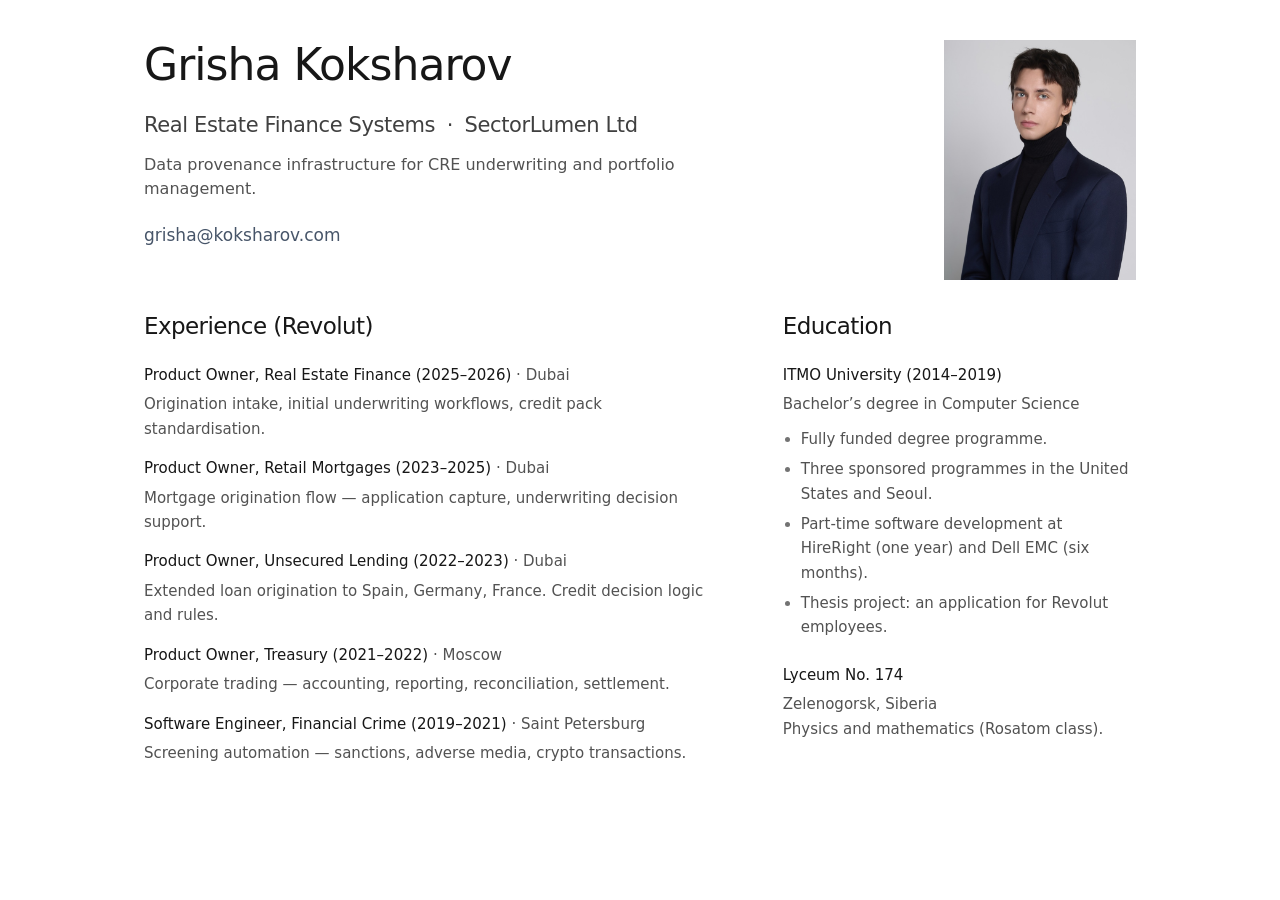
==== index.html @ a27d492e "Add role locations and concise education section" ====
<!doctype html>
<html lang="en">
<head>
  <meta charset="utf-8">
  <meta name="viewport" content="width=device-width, initial-scale=1">
  <meta name="description" content="Grisha Koksharov — Real Estate Finance Systems · SectorLumen Ltd.">
  <title>Grisha Koksharov · SectorLumen Ltd</title>
  <link rel="icon" href="favicon.ico?v=2" sizes="16x16 32x32 48x48">
  <link rel="icon" type="image/png" sizes="32x32" href="assets/favicon-32.png?v=2">
  <link rel="apple-touch-icon" sizes="180x180" href="assets/apple-touch-icon.png?v=2">
  <style>
    * { box-sizing: border-box; }
    body { margin: 0; background: #fff; color: #171717; font-family: ui-sans-serif, system-ui, sans-serif, "Apple Color Emoji", "Segoe UI Emoji", "Segoe UI Symbol", "Noto Color Emoji"; -webkit-font-smoothing: antialiased; }
    main { max-width: 1200px; margin: auto; padding: 48px 48px 40px; }
    .hero { display: grid; grid-template-columns: minmax(0, 1fr) auto; align-items: start; gap: 48px; margin-bottom: 40px; }
    h1 { margin: 0 0 28px; font-size: 60px; font-weight: 500; letter-spacing: -.025em; line-height: 1.05; }
    .subtitle { margin: 0 0 12px; color: #404040; font-size: 24px; line-height: 1.4; letter-spacing: -.025em; }
    .company-description { max-width: 60ch; margin: 0 0 28px; color: #525252; font-size: 16px; line-height: 1.5; }
    .company { white-space: nowrap; }
    .separator { padding: 0 .25em; }
    a { color: #475569; text-decoration: none; font-size: 17px; }
    a:hover { color: #334155; text-decoration: underline; text-underline-offset: 4px; }
    a:focus-visible { outline: 2px solid #475569; outline-offset: 5px; }
    .portrait { display: block; width: 208px; height: 260px; object-fit: cover; object-position: 50% 20%; }
    .background { display: grid; grid-template-columns: minmax(0, 1.65fr) minmax(0, 1fr); gap: 56px; align-items: start; }
    h2 { margin: 0 0 24px; font-weight: 500; font-size: 24px; letter-spacing: -.025em; line-height: 1.3; }
    .dates { white-space: nowrap; }
    .location { color: #525252; font-weight: 400; white-space: nowrap; }
    .roles { display: grid; gap: 16px; }
    h3 { margin: 0 0 6px; font-size: 15px; font-weight: 500; line-height: 1.5; }
    .role p, .education p, .education ul { margin: 0; color: #525252; font-size: 15px; line-height: 1.625; }
    .education ul { padding-left: 18px; }
    .education .qualification { margin-bottom: 10px; }
    .education li + li { margin-top: 6px; }
    .education li::marker { color: #737373; }
    .education article + article { margin-top: 24px; }
    @media (min-width: 1200px) and (min-height: 840px) {
      .hero { padding-right: 48px; }
      .portrait { width: 240px; height: 300px; }
    }
    @media (min-width: 1024px) and (max-height: 800px) {
      main { padding-top: 32px; padding-bottom: 24px; }
      .hero { margin-bottom: 32px; }
      .portrait { width: 176px; height: 220px; }
      .roles { gap: 14px; }
    }
    @media (max-width: 1023px) {
      main { padding: 40px 32px; }
      h1 { font-size: 48px; }
      .subtitle { font-size: 21px; }
      .company { display: block; margin-top: 4px; }
      .separator { display: none; }
      .background { grid-template-columns: 1fr; gap: 40px; }
    }
    @media (max-width: 639px) {
      main { padding: 32px 24px 40px; }
      .hero { grid-template-columns: 1fr; gap: 28px; margin-bottom: 36px; }
      h1 { font-size: 42px; margin-bottom: 20px; }
      .subtitle { font-size: 20px; }
      .portrait { width: 176px; height: 220px; }
      h2 { font-size: 22px; }
      .roles { gap: 20px; }
      .role-meta { display: block; margin-top: 2px; color: #525252; font-weight: 400; }
    }
  :root {
  --page-width: 1088px;
  --page-top: 40px;
  --hero-gap: 56px;
  --hero-bottom: 32px;
  --name-size: 44px;
  --name-bottom: 22px;
  --subtitle-size: 21px;
  --portrait-width: 192px;
  --portrait-height: 240px;
  --portrait-y: 25%;
  --mobile-name: 33px;
  --mobile-portrait-width: 96px;
  --mobile-portrait-height: 120px;
}

/* Approved K2 profile layout, 2 November 2026. */
main { max-width: var(--page-width); padding: var(--page-top) 48px 40px; }
.hero { padding-right: 0; gap: var(--hero-gap); margin-bottom: var(--hero-bottom); }
h1 { font-size: var(--name-size); font-weight: 400; line-height: 1.12; letter-spacing: -.022em; margin-bottom: var(--name-bottom); }
.subtitle { font-size: var(--subtitle-size); line-height: 1.4; letter-spacing: -.018em; }
.company-description { max-width: 58ch; margin-bottom: 24px; }
.portrait { width: var(--portrait-width); height: var(--portrait-height); object-position: 50% var(--portrait-y); }
h2 { font-size: 23px; margin-bottom: 22px; }
.roles { gap: 16px; }
@media (max-width: 1023px) {
  main { padding: 40px 32px; }
  .hero { gap: 40px; }
  h1 { font-size: 42px; }
  .subtitle { font-size: 21px; }
  .portrait { width: 176px; height: 220px; }
}
@media (max-width: 639px) {
  main { padding: 28px 24px 40px; }
  .hero { grid-template-columns: 1fr; gap: 24px; margin-bottom: 32px; }
  h1 { font-size: var(--mobile-name); line-height: 1.14; margin-bottom: 18px; letter-spacing: -.025em; }
  .subtitle { font-size: 19px; }
  .company-description { font-size: 16px; margin-bottom: 22px; }
  .portrait { width: var(--mobile-portrait-width); height: var(--mobile-portrait-height); }
  h2 { font-size: 22px; margin-bottom: 22px; }
  .roles { gap: 20px; }
}

@media (max-width: 639px) {
  .hero { grid-template-columns: minmax(0, 1fr) var(--mobile-portrait-width); column-gap: 20px; row-gap: 0; align-items: start; }
  .hero > div { display: contents; }
  .hero h1 { grid-column: 1; grid-row: 1; align-self: start; margin: 0; padding-top: 1px; }
  .hero .portrait { grid-column: 2; grid-row: 1; }
  .hero .subtitle { grid-column: 1 / -1; grid-row: 2; margin: 22px 0 12px; }
  .hero .company-description { grid-column: 1 / -1; grid-row: 3; margin: 0 0 20px; }
  .hero a { grid-column: 1 / -1; grid-row: 4; justify-self: start; }
}
@media (max-width: 359px) {
  .hero { column-gap: 14px; }
  .hero h1 { font-size: 28px; }
}
@media (min-width: 1024px) and (max-height: 800px) {
  main { padding-top: 32px; padding-bottom: 24px; }
}

  </style>
</head>
<body>
  <main>
    <header class="hero">
      <div>
        <h1>Grisha Koksharov</h1>
        <p class="subtitle">Real Estate Finance Systems<span class="separator" aria-hidden="true"> · </span><span class="company">SectorLumen Ltd</span></p>
        <p class="company-description">Data provenance infrastructure for CRE underwriting and portfolio management.</p>
        <a href="mailto:grisha@koksharov.com">grisha@koksharov.com</a>
      </div>
      <img class="portrait" src="assets/grisha-koksharov.jpg" alt="Grisha Koksharov" width="208" height="260">
    </header>
    <div class="background">
      <section aria-labelledby="experience-heading" id="experience">
        <h2 id="experience-heading">Experience (Revolut)</h2>
        <div class="roles">
          <article class="role"><h3>Product Owner, Real Estate Finance <span class="role-meta"><span class="dates">(2025–2026)</span> <span class="location">· Dubai</span></span></h3><p>Origination intake, initial underwriting workflows, credit pack standardisation.</p></article>
          <article class="role"><h3>Product Owner, Retail Mortgages <span class="role-meta"><span class="dates">(2023–2025)</span> <span class="location">· Dubai</span></span></h3><p>Mortgage origination flow — application capture, underwriting decision support.</p></article>
          <article class="role"><h3>Product Owner, Unsecured Lending <span class="role-meta"><span class="dates">(2022–2023)</span> <span class="location">· Dubai</span></span></h3><p>Extended loan origination to Spain, Germany, France. Credit decision logic and rules.</p></article>
          <article class="role"><h3>Product Owner, Treasury <span class="role-meta"><span class="dates">(2021–2022)</span> <span class="location">· Moscow</span></span></h3><p>Corporate trading — accounting, reporting, reconciliation, settlement.</p></article>
          <article class="role"><h3>Software Engineer, Financial Crime <span class="role-meta"><span class="dates">(2019–2021)</span> <span class="location">· Saint Petersburg</span></span></h3><p>Screening automation — sanctions, adverse media, crypto transactions.</p></article>
        </div>
      </section>
      <section class="education" aria-labelledby="education-heading" id="education">
        <h2 id="education-heading">Education</h2>
        <article>
          <h3>ITMO University <span class="dates">(2014–2019)</span></h3>
          <p class="qualification">Bachelor’s degree in Computer Science</p>
          <ul>
            <li>Fully funded degree programme.</li>
            <li>Three sponsored programmes in the United States and Seoul.</li>
            <li>Part-time software development at HireRight (one year) and Dell EMC (six months).</li>
            <li>Thesis project: an application for Revolut employees.</li>
          </ul>
        </article>
        <article>
          <h3>Lyceum No. 174</h3>
          <p>Zelenogorsk, Siberia<br>Physics and mathematics (Rosatom class).</p>
        </article>
      </section>
    </div>
  </main>
</body>
</html>
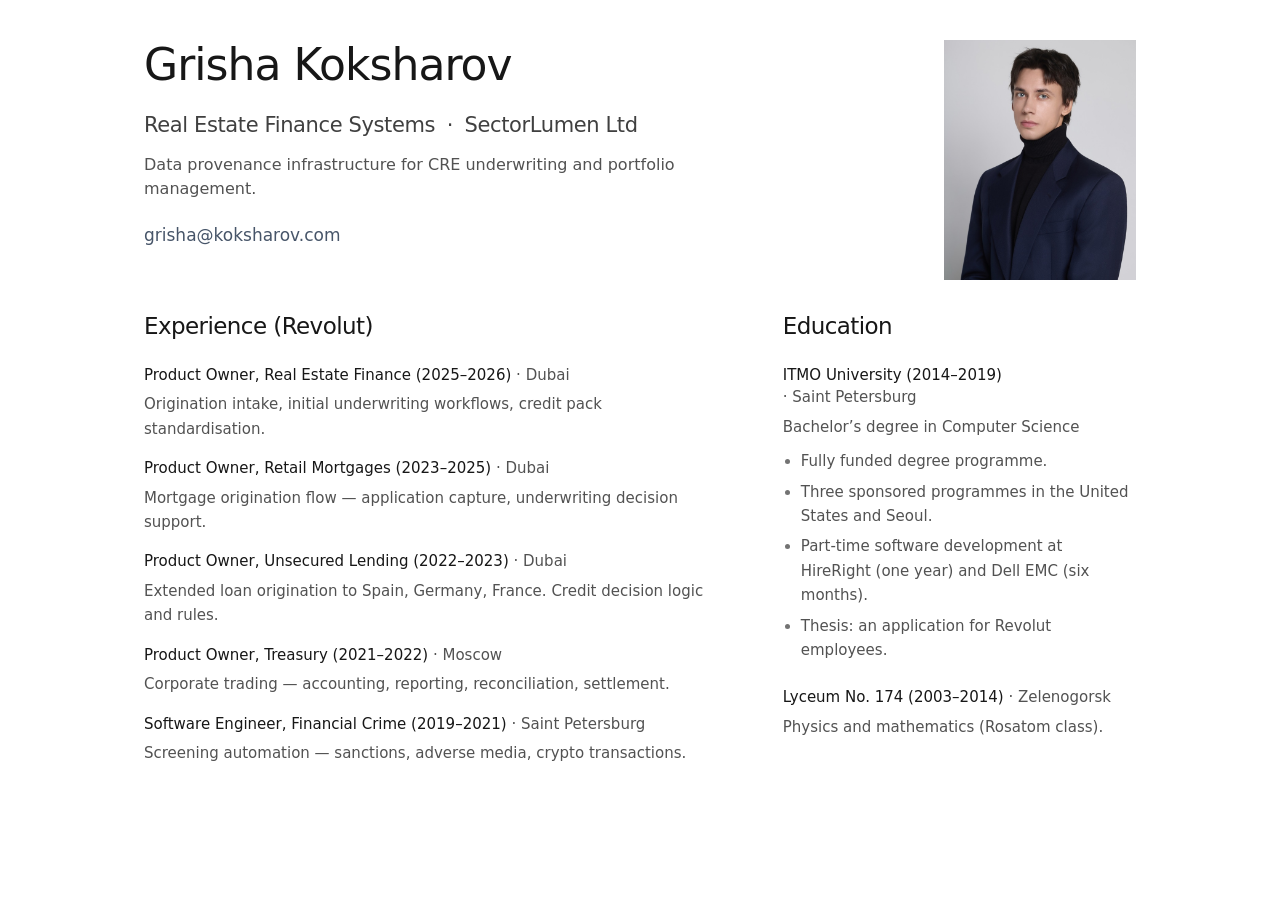
==== commit b64d5a57: "Align education locations and keep lyceum entry concise" ====
--- a/index.html
+++ b/index.html
@@ -149,18 +149,18 @@
       <section class="education" aria-labelledby="education-heading" id="education">
         <h2 id="education-heading">Education</h2>
         <article>
-          <h3>ITMO University <span class="dates">(2014–2019)</span></h3>
+          <h3>ITMO University <span class="role-meta"><span class="dates">(2014–2019)</span> <span class="location">· Saint Petersburg</span></span></h3>
           <p class="qualification">Bachelor’s degree in Computer Science</p>
           <ul>
             <li>Fully funded degree programme.</li>
             <li>Three sponsored programmes in the United States and Seoul.</li>
             <li>Part-time software development at HireRight (one year) and Dell EMC (six months).</li>
-            <li>Thesis project: an application for Revolut employees.</li>
+            <li>Thesis: an application for Revolut employees.</li>
           </ul>
         </article>
         <article>
-          <h3>Lyceum No. 174</h3>
-          <p>Zelenogorsk, Siberia<br>Physics and mathematics (Rosatom class).</p>
+          <h3>Lyceum No. 174 <span class="role-meta"><span class="dates">(2003–2014)</span> <span class="location">· Zelenogorsk</span></span></h3>
+          <p>Physics and mathematics (Rosatom class).</p>
         </article>
       </section>
     </div>
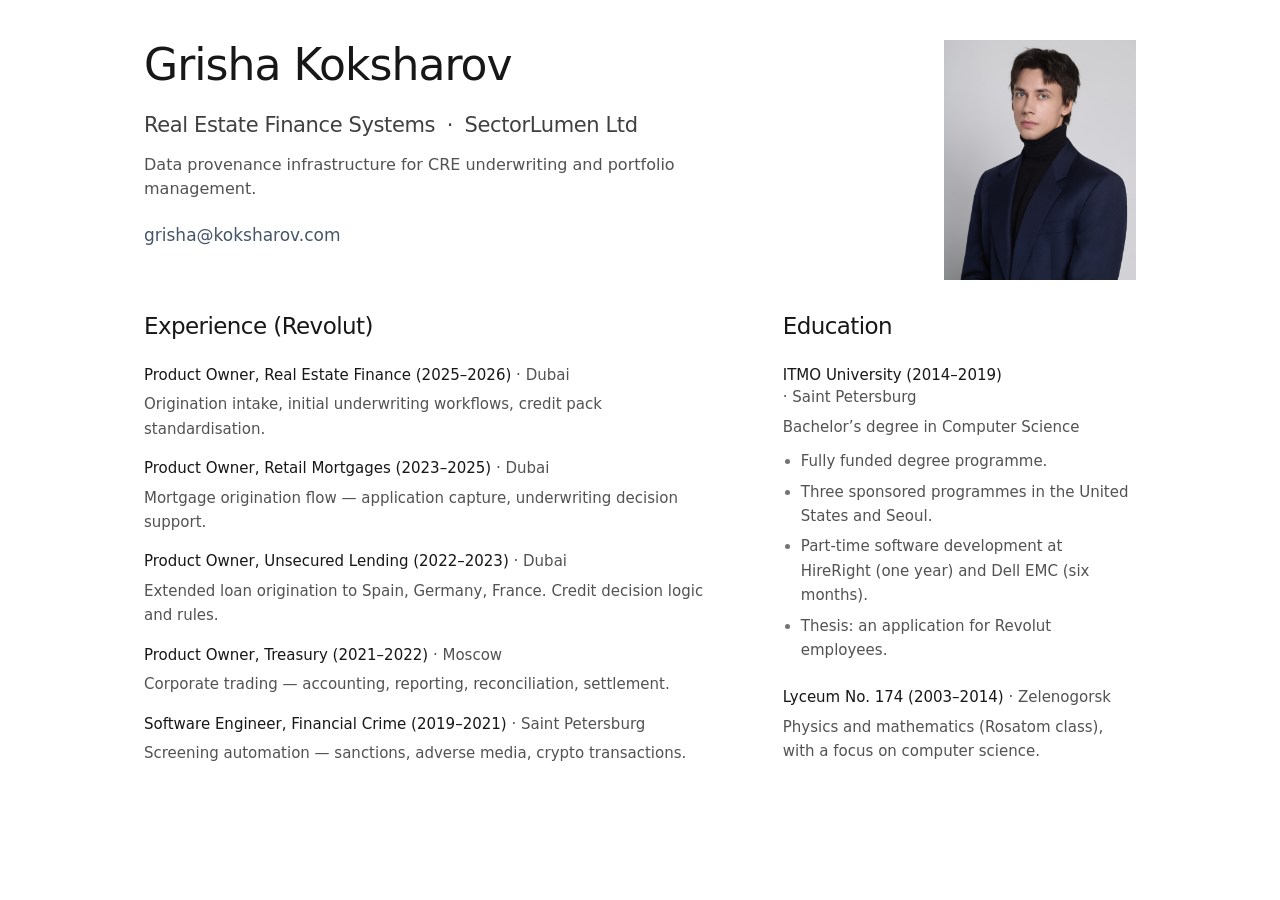
==== commit 5802b8d5: "Clarify computer science focus during lyceum studies" ====
--- a/index.html
+++ b/index.html
@@ -160,7 +160,7 @@
         </article>
         <article>
           <h3>Lyceum No. 174 <span class="role-meta"><span class="dates">(2003–2014)</span> <span class="location">· Zelenogorsk</span></span></h3>
-          <p>Physics and mathematics (Rosatom class).</p>
+          <p>Physics and mathematics (Rosatom class), with a focus on computer science.</p>
         </article>
       </section>
     </div>
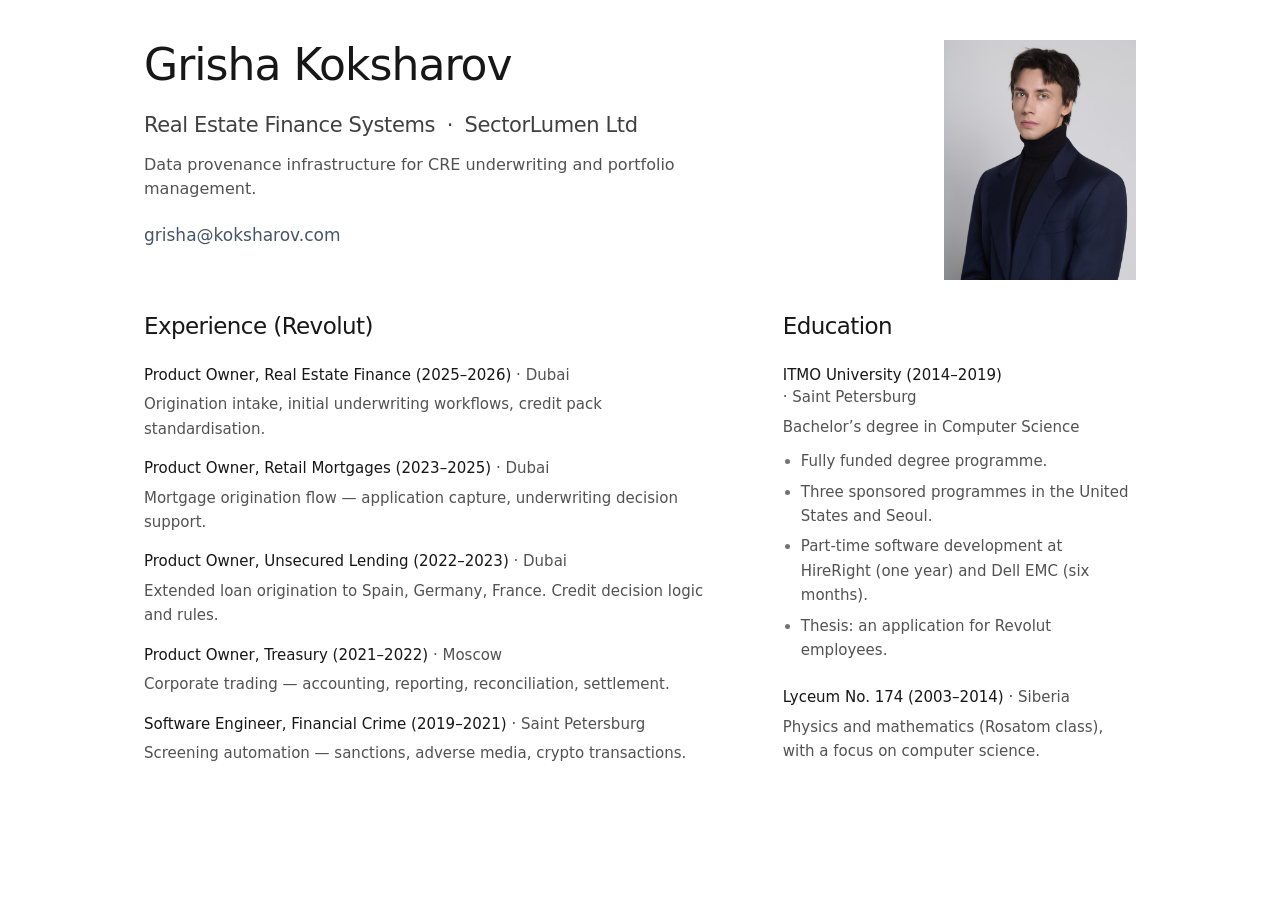
==== commit 8dca6910: "Use Siberia for lyceum location" ====
--- a/index.html
+++ b/index.html
@@ -159,7 +159,7 @@
           </ul>
         </article>
         <article>
-          <h3>Lyceum No. 174 <span class="role-meta"><span class="dates">(2003–2014)</span> <span class="location">· Zelenogorsk</span></span></h3>
+          <h3>Lyceum No. 174 <span class="role-meta"><span class="dates">(2003–2014)</span> <span class="location">· Siberia</span></span></h3>
           <p>Physics and mathematics (Rosatom class), with a focus on computer science.</p>
         </article>
       </section>
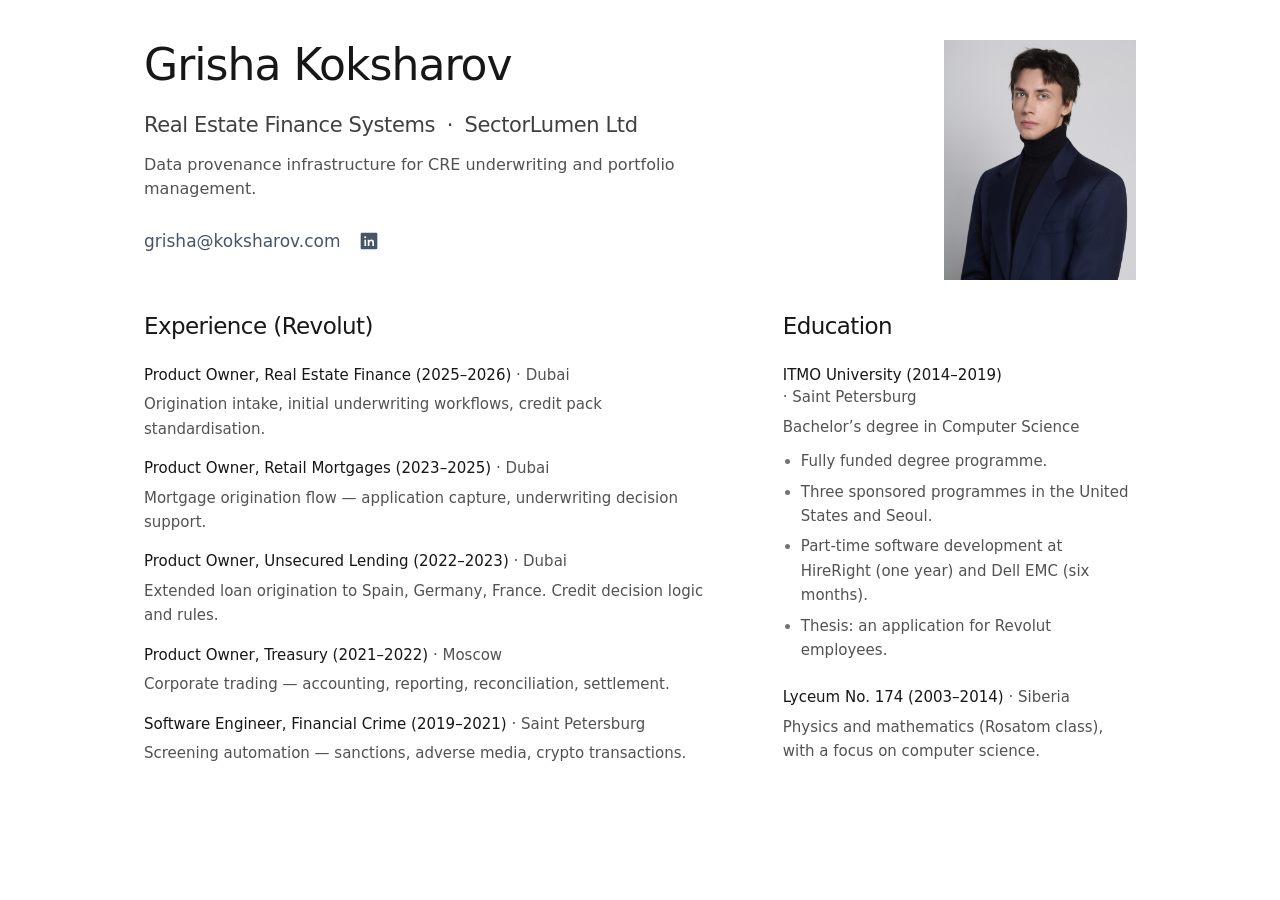
==== commit 9003d3c9: "Add accessible LinkedIn icon beside email" ====
--- a/index.html
+++ b/index.html
@@ -21,6 +21,10 @@
     a { color: #475569; text-decoration: none; font-size: 17px; }
     a:hover { color: #334155; text-decoration: underline; text-underline-offset: 4px; }
     a:focus-visible { outline: 2px solid #475569; outline-offset: 5px; }
+    .contact-links { display: flex; align-items: center; gap: 12px; }
+    .linkedin-link { display: inline-flex; align-items: center; justify-content: center; width: 32px; height: 32px; border-radius: 3px; }
+    .linkedin-link:hover { background: #f5f5f5; }
+    .linkedin-link svg { display: block; width: 20px; height: 20px; }
     .portrait { display: block; width: 208px; height: 260px; object-fit: cover; object-position: 50% 20%; }
     .background { display: grid; grid-template-columns: minmax(0, 1.65fr) minmax(0, 1fr); gap: 56px; align-items: start; }
     h2 { margin: 0 0 24px; font-weight: 500; font-size: 24px; letter-spacing: -.025em; line-height: 1.3; }
@@ -112,7 +116,7 @@
   .hero .portrait { grid-column: 2; grid-row: 1; }
   .hero .subtitle { grid-column: 1 / -1; grid-row: 2; margin: 22px 0 12px; }
   .hero .company-description { grid-column: 1 / -1; grid-row: 3; margin: 0 0 20px; }
-  .hero a { grid-column: 1 / -1; grid-row: 4; justify-self: start; }
+  .hero .contact-links { grid-column: 1 / -1; grid-row: 4; justify-self: start; }
 }
 @media (max-width: 359px) {
   .hero { column-gap: 14px; }
@@ -131,7 +135,16 @@
         <h1>Grisha Koksharov</h1>
         <p class="subtitle">Real Estate Finance Systems<span class="separator" aria-hidden="true"> · </span><span class="company">SectorLumen Ltd</span></p>
         <p class="company-description">Data provenance infrastructure for CRE underwriting and portfolio management.</p>
-        <a href="mailto:grisha@koksharov.com">grisha@koksharov.com</a>
+        <nav class="contact-links" aria-label="Contact">
+          <a href="mailto:grisha@koksharov.com">grisha@koksharov.com</a>
+          <a class="linkedin-link" href="https://www.linkedin.com/in/grisha-koksharov-13304b153/" target="_blank" rel="noopener noreferrer" aria-label="Grisha Koksharov on LinkedIn (opens in a new tab)" title="LinkedIn (opens in a new tab)">
+            <svg viewBox="0 0 24 24" aria-hidden="true" focusable="false">
+              <rect x="2" y="2" width="20" height="20" rx="1.5" fill="currentColor"/>
+              <circle cx="7.5" cy="7.5" r="1.25" fill="#fff"/>
+              <path d="M6.5 10.5h2V18h-2zM10.5 10.5h2v1c.6-.8 1.4-1.2 2.4-1.2 2.2 0 3.1 1.4 3.1 3.6V18h-2v-3.7c0-1.2-.3-2-1.4-2-1.2 0-2.1.8-2.1 2.3V18h-2z" fill="#fff"/>
+            </svg>
+          </a>
+        </nav>
       </div>
       <img class="portrait" src="assets/grisha-koksharov.jpg" alt="Grisha Koksharov" width="208" height="260">
     </header>
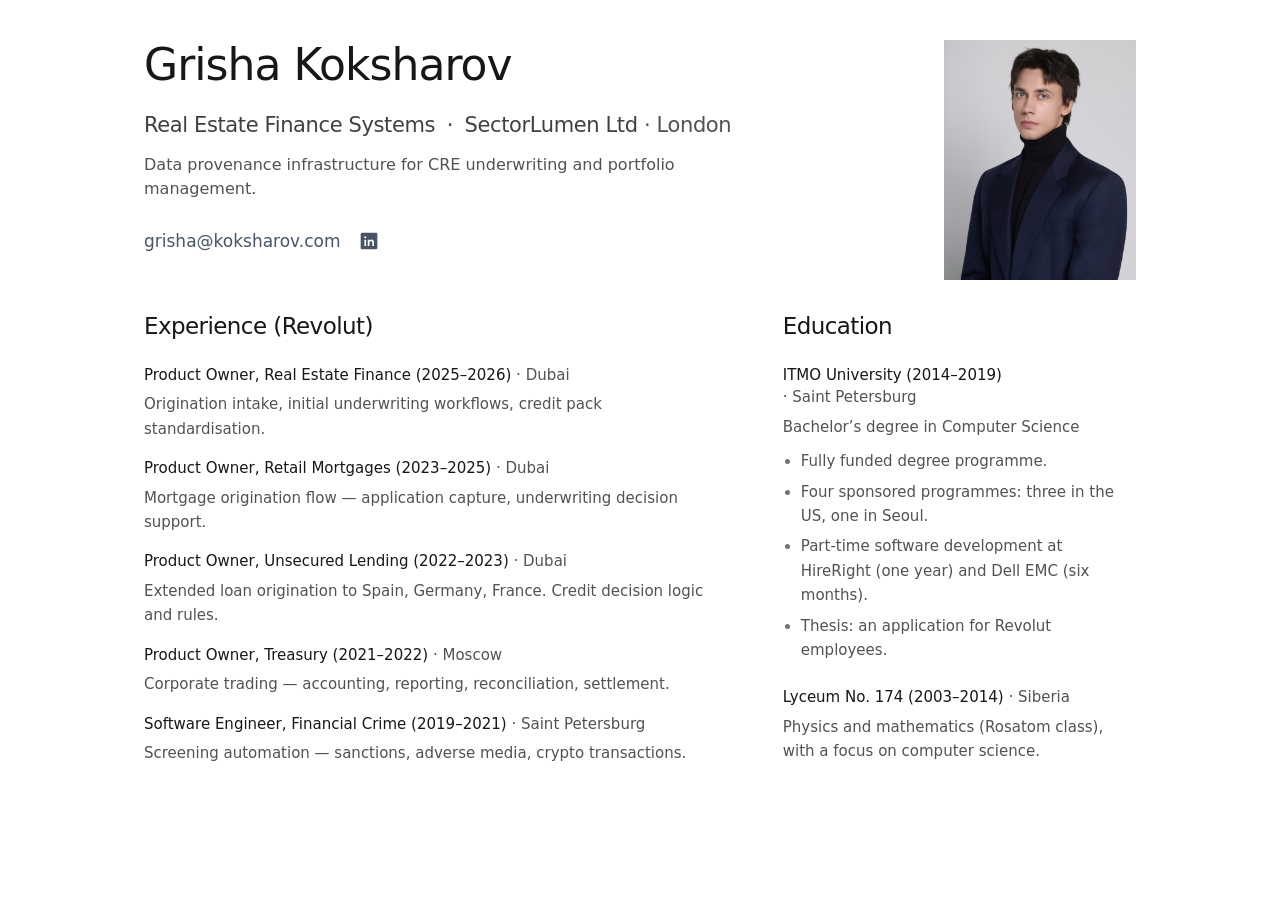
==== commit 25488b18: "Add unlisted Korean page and clarify programme count and company location" ====
--- a/index.html
+++ b/index.html
@@ -8,132 +8,14 @@
   <link rel="icon" href="favicon.ico?v=2" sizes="16x16 32x32 48x48">
   <link rel="icon" type="image/png" sizes="32x32" href="assets/favicon-32.png?v=2">
   <link rel="apple-touch-icon" sizes="180x180" href="assets/apple-touch-icon.png?v=2">
-  <style>
-    * { box-sizing: border-box; }
-    body { margin: 0; background: #fff; color: #171717; font-family: ui-sans-serif, system-ui, sans-serif, "Apple Color Emoji", "Segoe UI Emoji", "Segoe UI Symbol", "Noto Color Emoji"; -webkit-font-smoothing: antialiased; }
-    main { max-width: 1200px; margin: auto; padding: 48px 48px 40px; }
-    .hero { display: grid; grid-template-columns: minmax(0, 1fr) auto; align-items: start; gap: 48px; margin-bottom: 40px; }
-    h1 { margin: 0 0 28px; font-size: 60px; font-weight: 500; letter-spacing: -.025em; line-height: 1.05; }
-    .subtitle { margin: 0 0 12px; color: #404040; font-size: 24px; line-height: 1.4; letter-spacing: -.025em; }
-    .company-description { max-width: 60ch; margin: 0 0 28px; color: #525252; font-size: 16px; line-height: 1.5; }
-    .company { white-space: nowrap; }
-    .separator { padding: 0 .25em; }
-    a { color: #475569; text-decoration: none; font-size: 17px; }
-    a:hover { color: #334155; text-decoration: underline; text-underline-offset: 4px; }
-    a:focus-visible { outline: 2px solid #475569; outline-offset: 5px; }
-    .contact-links { display: flex; align-items: center; gap: 12px; }
-    .linkedin-link { display: inline-flex; align-items: center; justify-content: center; width: 32px; height: 32px; border-radius: 3px; }
-    .linkedin-link:hover { background: #f5f5f5; }
-    .linkedin-link svg { display: block; width: 20px; height: 20px; }
-    .portrait { display: block; width: 208px; height: 260px; object-fit: cover; object-position: 50% 20%; }
-    .background { display: grid; grid-template-columns: minmax(0, 1.65fr) minmax(0, 1fr); gap: 56px; align-items: start; }
-    h2 { margin: 0 0 24px; font-weight: 500; font-size: 24px; letter-spacing: -.025em; line-height: 1.3; }
-    .dates { white-space: nowrap; }
-    .location { color: #525252; font-weight: 400; white-space: nowrap; }
-    .roles { display: grid; gap: 16px; }
-    h3 { margin: 0 0 6px; font-size: 15px; font-weight: 500; line-height: 1.5; }
-    .role p, .education p, .education ul { margin: 0; color: #525252; font-size: 15px; line-height: 1.625; }
-    .education ul { padding-left: 18px; }
-    .education .qualification { margin-bottom: 10px; }
-    .education li + li { margin-top: 6px; }
-    .education li::marker { color: #737373; }
-    .education article + article { margin-top: 24px; }
-    @media (min-width: 1200px) and (min-height: 840px) {
-      .hero { padding-right: 48px; }
-      .portrait { width: 240px; height: 300px; }
-    }
-    @media (min-width: 1024px) and (max-height: 800px) {
-      main { padding-top: 32px; padding-bottom: 24px; }
-      .hero { margin-bottom: 32px; }
-      .portrait { width: 176px; height: 220px; }
-      .roles { gap: 14px; }
-    }
-    @media (max-width: 1023px) {
-      main { padding: 40px 32px; }
-      h1 { font-size: 48px; }
-      .subtitle { font-size: 21px; }
-      .company { display: block; margin-top: 4px; }
-      .separator { display: none; }
-      .background { grid-template-columns: 1fr; gap: 40px; }
-    }
-    @media (max-width: 639px) {
-      main { padding: 32px 24px 40px; }
-      .hero { grid-template-columns: 1fr; gap: 28px; margin-bottom: 36px; }
-      h1 { font-size: 42px; margin-bottom: 20px; }
-      .subtitle { font-size: 20px; }
-      .portrait { width: 176px; height: 220px; }
-      h2 { font-size: 22px; }
-      .roles { gap: 20px; }
-      .role-meta { display: block; margin-top: 2px; color: #525252; font-weight: 400; }
-    }
-  :root {
-  --page-width: 1088px;
-  --page-top: 40px;
-  --hero-gap: 56px;
-  --hero-bottom: 32px;
-  --name-size: 44px;
-  --name-bottom: 22px;
-  --subtitle-size: 21px;
-  --portrait-width: 192px;
-  --portrait-height: 240px;
-  --portrait-y: 25%;
-  --mobile-name: 33px;
-  --mobile-portrait-width: 96px;
-  --mobile-portrait-height: 120px;
-}
-
-/* Approved K2 profile layout, 2 November 2026. */
-main { max-width: var(--page-width); padding: var(--page-top) 48px 40px; }
-.hero { padding-right: 0; gap: var(--hero-gap); margin-bottom: var(--hero-bottom); }
-h1 { font-size: var(--name-size); font-weight: 400; line-height: 1.12; letter-spacing: -.022em; margin-bottom: var(--name-bottom); }
-.subtitle { font-size: var(--subtitle-size); line-height: 1.4; letter-spacing: -.018em; }
-.company-description { max-width: 58ch; margin-bottom: 24px; }
-.portrait { width: var(--portrait-width); height: var(--portrait-height); object-position: 50% var(--portrait-y); }
-h2 { font-size: 23px; margin-bottom: 22px; }
-.roles { gap: 16px; }
-@media (max-width: 1023px) {
-  main { padding: 40px 32px; }
-  .hero { gap: 40px; }
-  h1 { font-size: 42px; }
-  .subtitle { font-size: 21px; }
-  .portrait { width: 176px; height: 220px; }
-}
-@media (max-width: 639px) {
-  main { padding: 28px 24px 40px; }
-  .hero { grid-template-columns: 1fr; gap: 24px; margin-bottom: 32px; }
-  h1 { font-size: var(--mobile-name); line-height: 1.14; margin-bottom: 18px; letter-spacing: -.025em; }
-  .subtitle { font-size: 19px; }
-  .company-description { font-size: 16px; margin-bottom: 22px; }
-  .portrait { width: var(--mobile-portrait-width); height: var(--mobile-portrait-height); }
-  h2 { font-size: 22px; margin-bottom: 22px; }
-  .roles { gap: 20px; }
-}
-
-@media (max-width: 639px) {
-  .hero { grid-template-columns: minmax(0, 1fr) var(--mobile-portrait-width); column-gap: 20px; row-gap: 0; align-items: start; }
-  .hero > div { display: contents; }
-  .hero h1 { grid-column: 1; grid-row: 1; align-self: start; margin: 0; padding-top: 1px; }
-  .hero .portrait { grid-column: 2; grid-row: 1; }
-  .hero .subtitle { grid-column: 1 / -1; grid-row: 2; margin: 22px 0 12px; }
-  .hero .company-description { grid-column: 1 / -1; grid-row: 3; margin: 0 0 20px; }
-  .hero .contact-links { grid-column: 1 / -1; grid-row: 4; justify-self: start; }
-}
-@media (max-width: 359px) {
-  .hero { column-gap: 14px; }
-  .hero h1 { font-size: 28px; }
-}
-@media (min-width: 1024px) and (max-height: 800px) {
-  main { padding-top: 32px; padding-bottom: 24px; }
-}
-
-  </style>
+  <link rel="stylesheet" href="assets/site.css">
 </head>
 <body>
   <main>
     <header class="hero">
       <div>
         <h1>Grisha Koksharov</h1>
-        <p class="subtitle">Real Estate Finance Systems<span class="separator" aria-hidden="true"> · </span><span class="company">SectorLumen Ltd</span></p>
+        <p class="subtitle">Real Estate Finance Systems<span class="separator" aria-hidden="true"> · </span><span class="company">SectorLumen Ltd<span class="location"> · London</span></span></p>
         <p class="company-description">Data provenance infrastructure for CRE underwriting and portfolio management.</p>
         <nav class="contact-links" aria-label="Contact">
           <a href="mailto:grisha@koksharov.com">grisha@koksharov.com</a>
@@ -166,7 +48,7 @@
           <p class="qualification">Bachelor’s degree in Computer Science</p>
           <ul>
             <li>Fully funded degree programme.</li>
-            <li>Three sponsored programmes in the United States and Seoul.</li>
+            <li>Four sponsored programmes: three in the US, one in Seoul.</li>
             <li>Part-time software development at HireRight (one year) and Dell EMC (six months).</li>
             <li>Thesis: an application for Revolut employees.</li>
           </ul>
--- a/assets/site.css
+++ b/assets/site.css
@@ -0,0 +1,120 @@
+    * { box-sizing: border-box; }
+    body { margin: 0; background: #fff; color: #171717; font-family: ui-sans-serif, system-ui, sans-serif, "Apple Color Emoji", "Segoe UI Emoji", "Segoe UI Symbol", "Noto Color Emoji"; -webkit-font-smoothing: antialiased; }
+    main { max-width: 1200px; margin: auto; padding: 48px 48px 40px; }
+    .hero { display: grid; grid-template-columns: minmax(0, 1fr) auto; align-items: start; gap: 48px; margin-bottom: 40px; }
+    h1 { margin: 0 0 28px; font-size: 60px; font-weight: 500; letter-spacing: -.025em; line-height: 1.05; }
+    .subtitle { margin: 0 0 12px; color: #404040; font-size: 24px; line-height: 1.4; letter-spacing: -.025em; }
+    .company-description { max-width: 60ch; margin: 0 0 28px; color: #525252; font-size: 16px; line-height: 1.5; }
+    .company { white-space: nowrap; }
+    .separator { padding: 0 .25em; }
+    a { color: #475569; text-decoration: none; font-size: 17px; }
+    a:hover { color: #334155; text-decoration: underline; text-underline-offset: 4px; }
+    a:focus-visible { outline: 2px solid #475569; outline-offset: 5px; }
+    .contact-links { display: flex; align-items: center; gap: 12px; }
+    .linkedin-link { display: inline-flex; align-items: center; justify-content: center; width: 32px; height: 32px; border-radius: 3px; }
+    .linkedin-link:hover { background: #f5f5f5; }
+    .linkedin-link svg { display: block; width: 20px; height: 20px; }
+    .portrait { display: block; width: 208px; height: 260px; object-fit: cover; object-position: 50% 20%; }
+    .background { display: grid; grid-template-columns: minmax(0, 1.65fr) minmax(0, 1fr); gap: 56px; align-items: start; }
+    h2 { margin: 0 0 24px; font-weight: 500; font-size: 24px; letter-spacing: -.025em; line-height: 1.3; }
+    .dates, .nowrap { white-space: nowrap; }
+    .location { color: #525252; font-weight: 400; white-space: nowrap; }
+    .roles { display: grid; gap: 16px; }
+    h3 { margin: 0 0 6px; font-size: 15px; font-weight: 500; line-height: 1.5; }
+    .role p, .education p, .education ul { margin: 0; color: #525252; font-size: 15px; line-height: 1.625; }
+    .education ul { padding-left: 18px; }
+    .education .qualification { margin-bottom: 10px; }
+    .education li + li { margin-top: 6px; }
+    .education li::marker { color: #737373; }
+    .education article + article { margin-top: 24px; }
+    @media (min-width: 1200px) and (min-height: 840px) {
+      .hero { padding-right: 48px; }
+      .portrait { width: 240px; height: 300px; }
+    }
+    @media (min-width: 1024px) and (max-height: 800px) {
+      main { padding-top: 32px; padding-bottom: 24px; }
+      .hero { margin-bottom: 32px; }
+      .portrait { width: 176px; height: 220px; }
+      .roles { gap: 14px; }
+    }
+    @media (max-width: 1023px) {
+      main { padding: 40px 32px; }
+      h1 { font-size: 48px; }
+      .subtitle { font-size: 21px; }
+      .company { display: block; margin-top: 4px; }
+      .separator { display: none; }
+      .background { grid-template-columns: 1fr; gap: 40px; }
+    }
+    @media (max-width: 639px) {
+      main { padding: 32px 24px 40px; }
+      .hero { grid-template-columns: 1fr; gap: 28px; margin-bottom: 36px; }
+      h1 { font-size: 42px; margin-bottom: 20px; }
+      .subtitle { font-size: 20px; }
+      .portrait { width: 176px; height: 220px; }
+      h2 { font-size: 22px; }
+      .roles { gap: 20px; }
+      .role-meta { display: block; margin-top: 2px; color: #525252; font-weight: 400; }
+    }
+  :root {
+  --page-width: 1088px;
+  --page-top: 40px;
+  --hero-gap: 56px;
+  --hero-bottom: 32px;
+  --name-size: 44px;
+  --name-bottom: 22px;
+  --subtitle-size: 21px;
+  --portrait-width: 192px;
+  --portrait-height: 240px;
+  --portrait-y: 25%;
+  --mobile-name: 33px;
+  --mobile-portrait-width: 96px;
+  --mobile-portrait-height: 120px;
+}
+
+/* Approved K2 profile layout, 2 November 2026. */
+main { max-width: var(--page-width); padding: var(--page-top) 48px 40px; }
+.hero { padding-right: 0; gap: var(--hero-gap); margin-bottom: var(--hero-bottom); }
+h1 { font-size: var(--name-size); font-weight: 400; line-height: 1.12; letter-spacing: -.022em; margin-bottom: var(--name-bottom); }
+.subtitle { font-size: var(--subtitle-size); line-height: 1.4; letter-spacing: -.018em; }
+.company-description { max-width: 58ch; margin-bottom: 24px; }
+.portrait { width: var(--portrait-width); height: var(--portrait-height); object-position: 50% var(--portrait-y); }
+h2 { font-size: 23px; margin-bottom: 22px; }
+.roles { gap: 16px; }
+@media (max-width: 1023px) {
+  main { padding: 40px 32px; }
+  .hero { gap: 40px; }
+  h1 { font-size: 42px; }
+  .subtitle { font-size: 21px; }
+  .portrait { width: 176px; height: 220px; }
+}
+@media (max-width: 639px) {
+  main { padding: 28px 24px 40px; }
+  .hero { grid-template-columns: 1fr; gap: 24px; margin-bottom: 32px; }
+  h1 { font-size: var(--mobile-name); line-height: 1.14; margin-bottom: 18px; letter-spacing: -.025em; }
+  .subtitle { font-size: 19px; }
+  .company-description { font-size: 16px; margin-bottom: 22px; }
+  .portrait { width: var(--mobile-portrait-width); height: var(--mobile-portrait-height); }
+  h2 { font-size: 22px; margin-bottom: 22px; }
+  .roles { gap: 20px; }
+}
+
+@media (max-width: 639px) {
+  .hero { grid-template-columns: minmax(0, 1fr) var(--mobile-portrait-width); column-gap: 20px; row-gap: 0; align-items: start; }
+  .hero > div { display: contents; }
+  .hero h1 { grid-column: 1; grid-row: 1; align-self: start; margin: 0; padding-top: 1px; }
+  .hero .portrait { grid-column: 2; grid-row: 1; }
+  .hero .subtitle { grid-column: 1 / -1; grid-row: 2; margin: 22px 0 12px; }
+  .hero .company-description { grid-column: 1 / -1; grid-row: 3; margin: 0 0 20px; }
+  .hero .contact-links { grid-column: 1 / -1; grid-row: 4; justify-self: start; }
+}
+@media (max-width: 359px) {
+  .hero { column-gap: 14px; }
+  .hero h1 { font-size: 28px; }
+}
+@media (min-width: 1024px) and (max-height: 800px) {
+  main { padding-top: 32px; padding-bottom: 24px; }
+}
+
+
+/* Korean typography: preserve words while allowing long text to fit narrow screens. */
+html[lang="ko"] body { font-family: system-ui, "Apple SD Gothic Neo", "Malgun Gothic", "Noto Sans KR", sans-serif; word-break: keep-all; overflow-wrap: break-word; }
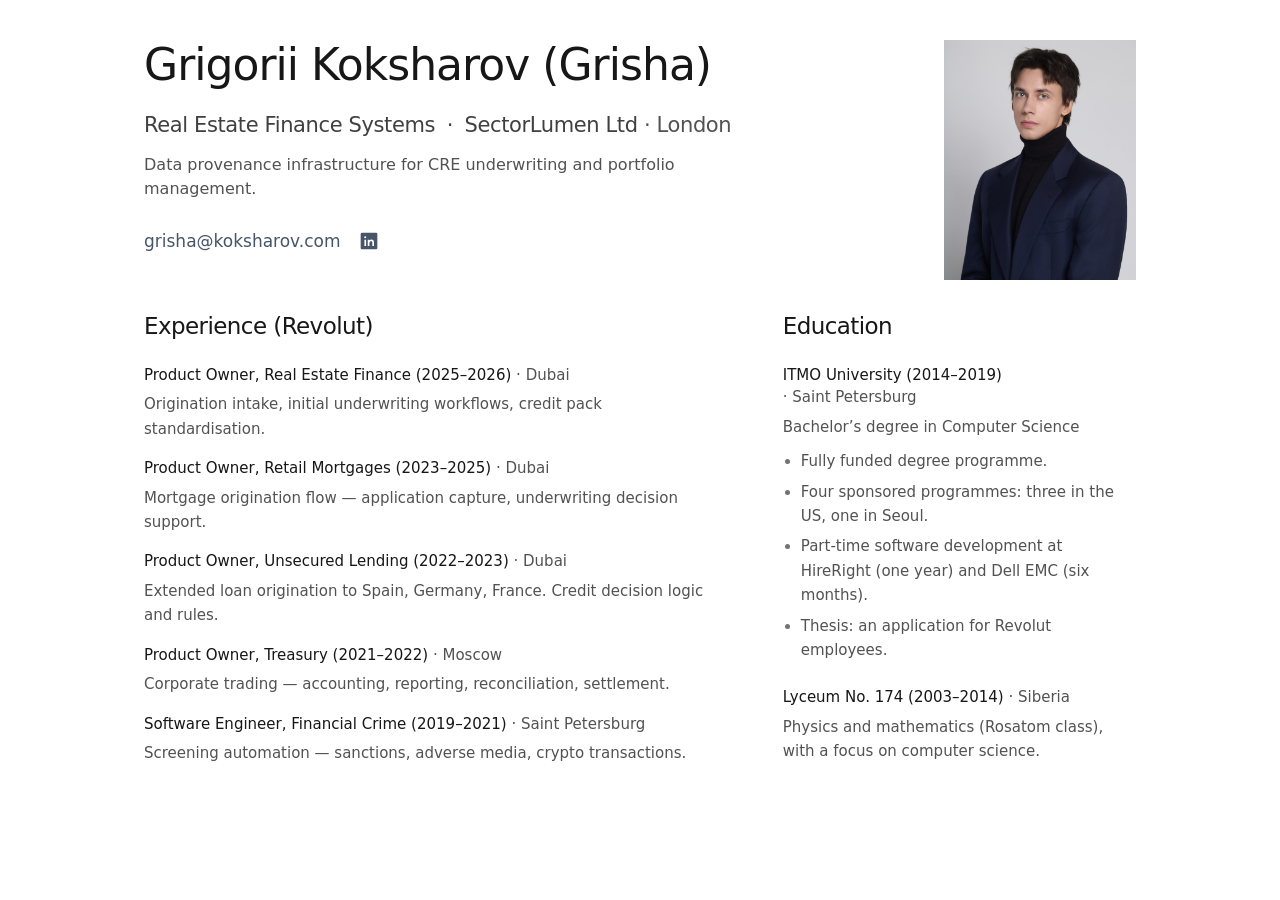
==== commit 711013c3: "Use Grigorii Koksharov (Grisha) across both language pages" ====
--- a/index.html
+++ b/index.html
@@ -3,23 +3,23 @@
 <head>
   <meta charset="utf-8">
   <meta name="viewport" content="width=device-width, initial-scale=1">
-  <meta name="description" content="Grisha Koksharov — Real Estate Finance Systems · SectorLumen Ltd.">
-  <title>Grisha Koksharov · SectorLumen Ltd</title>
+  <meta name="description" content="Grigorii Koksharov (Grisha) — Real Estate Finance Systems · SectorLumen Ltd.">
+  <title>Grigorii Koksharov (Grisha) · SectorLumen Ltd</title>
   <link rel="icon" href="favicon.ico?v=2" sizes="16x16 32x32 48x48">
   <link rel="icon" type="image/png" sizes="32x32" href="assets/favicon-32.png?v=2">
   <link rel="apple-touch-icon" sizes="180x180" href="assets/apple-touch-icon.png?v=2">
-  <link rel="stylesheet" href="assets/site.css">
+  <link rel="stylesheet" href="assets/site.css?v=2">
 </head>
 <body>
   <main>
     <header class="hero">
       <div>
-        <h1>Grisha Koksharov</h1>
+        <h1>Grigorii Koksharov (Grisha)</h1>
         <p class="subtitle">Real Estate Finance Systems<span class="separator" aria-hidden="true"> · </span><span class="company">SectorLumen Ltd<span class="location"> · London</span></span></p>
         <p class="company-description">Data provenance infrastructure for CRE underwriting and portfolio management.</p>
         <nav class="contact-links" aria-label="Contact">
           <a href="mailto:grisha@koksharov.com">grisha@koksharov.com</a>
-          <a class="linkedin-link" href="https://www.linkedin.com/in/grisha-koksharov-13304b153/" target="_blank" rel="noopener noreferrer" aria-label="Grisha Koksharov on LinkedIn (opens in a new tab)" title="LinkedIn (opens in a new tab)">
+          <a class="linkedin-link" href="https://www.linkedin.com/in/grisha-koksharov-13304b153/" target="_blank" rel="noopener noreferrer" aria-label="Grigorii Koksharov (Grisha) on LinkedIn (opens in a new tab)" title="LinkedIn (opens in a new tab)">
             <svg viewBox="0 0 24 24" aria-hidden="true" focusable="false">
               <rect x="2" y="2" width="20" height="20" rx="1.5" fill="currentColor"/>
               <circle cx="7.5" cy="7.5" r="1.25" fill="#fff"/>
@@ -28,7 +28,7 @@
           </a>
         </nav>
       </div>
-      <img class="portrait" src="assets/grisha-koksharov.jpg" alt="Grisha Koksharov" width="208" height="260">
+      <img class="portrait" src="assets/grisha-koksharov.jpg" alt="Grigorii Koksharov (Grisha)" width="208" height="260">
     </header>
     <div class="background">
       <section aria-labelledby="experience-heading" id="experience">
--- a/assets/site.css
+++ b/assets/site.css
@@ -118,3 +118,14 @@
 
 /* Korean typography: preserve words while allowing long text to fit narrow screens. */
 html[lang="ko"] body { font-family: system-ui, "Apple SD Gothic Neo", "Malgun Gothic", "Noto Sans KR", sans-serif; word-break: keep-all; overflow-wrap: break-word; }
+.translation-notice { background: #f7f7f7; border-bottom: 1px solid #e5e5e5; color: #525252; }
+.translation-notice-inner { max-width: var(--page-width); margin: auto; padding: 16px 48px; display: flex; align-items: baseline; gap: 20px; font-size: 14px; line-height: 1.6; }
+.translation-notice strong { flex: none; color: #404040; font-weight: 500; }
+.translation-notice p { margin: 0; }
+@media (max-width: 1023px) {
+  .translation-notice-inner { padding-right: 32px; padding-left: 32px; }
+}
+@media (max-width: 639px) {
+  .translation-notice-inner { display: block; padding: 14px 24px; }
+  .translation-notice strong { display: block; margin-bottom: 4px; }
+}
